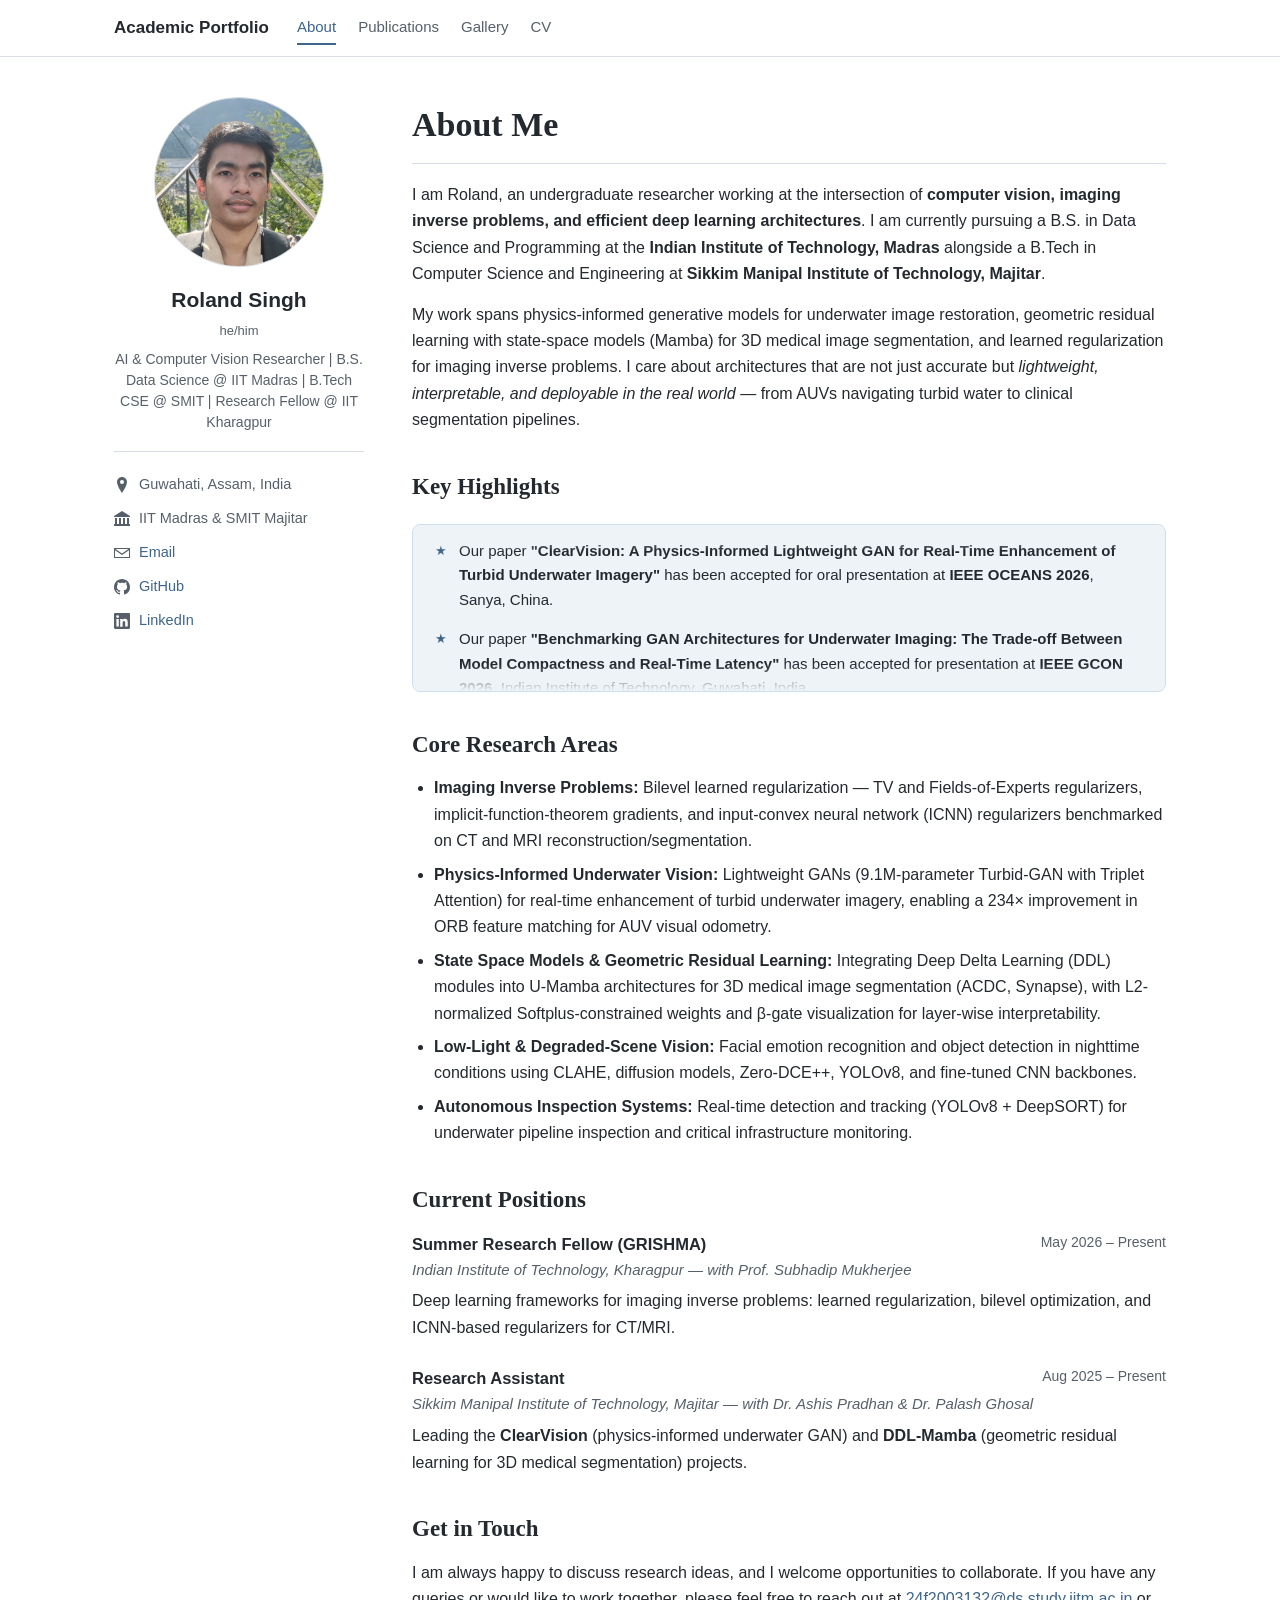
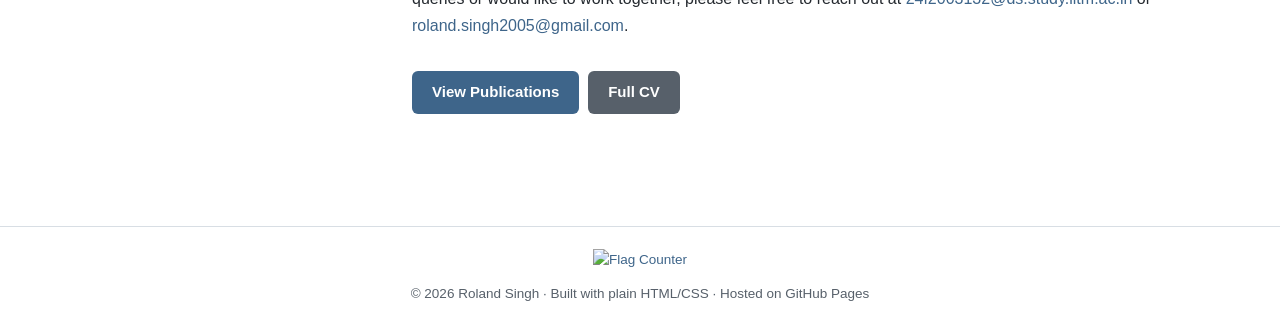
==== index.html @ 8e2107b7 "Fix formatting of institution names in index.html" ====
<!DOCTYPE html>
<html lang="en">
<head>
<meta charset="utf-8">
<meta name="viewport" content="width=device-width, initial-scale=1.0">
<meta name="description" content="AI & Computer Vision researcher working on imaging inverse problems, state-space models, and physics-informed deep learning.">
<title>About Me — Roland Singh</title>
<link rel="stylesheet" href="assets/style.css">
</head>
<body>

<header class="masthead">
  <div class="masthead-inner">
    <a class="site-title" href="index.html">Academic Portfolio</a>
    <nav>
      <a href="index.html" class="active">About</a>
      <a href="publications.html">Publications</a>
      <a href="gallery.html">Gallery</a>
      <a href="cv.html">CV</a>
    </nav>
  </div>
</header>

<div class="wrap">

  <!-- ================= SIDEBAR ================= -->
  <aside class="sidebar">
    <img class="avatar" src="images/profile.jpg" alt="Roland Singh"
         onerror="this.style.display='none';document.getElementById('avfb').style.display='flex';">
    <div class="avatar-fallback" id="avfb" style="display:none;">RS</div>
    <h2>Roland Singh</h2>
    <p class="pronouns">he/him</p>
    <p class="bio">AI &amp; Computer Vision Researcher | B.S. Data Science @ IIT Madras |
       B.Tech CSE @ SMIT | Research Fellow @ IIT Kharagpur</p>
    <hr>
    <ul class="contact">
      <li><svg viewBox="0 0 16 16"><path d="M8 0C5.2 0 3 2.2 3 5c0 3.8 5 11 5 11s5-7.2 5-11c0-2.8-2.2-5-5-5zm0 7a2 2 0 110-4 2 2 0 010 4z"/></svg>Guwahati, Assam, India</li>
      <li><svg viewBox="0 0 16 16"><path d="M8 0L0 5v1h16V5L8 0zM1 7v6H0v2h16v-2h-1V7h-2v6h-2V7H9v6H7V7H5v6H3V7H1z"/></svg>IIT Madras &amp; SMIT Majitar</li>
      <li><svg viewBox="0 0 16 16"><path d="M0 3v10h16V3H0zm14.5 1L8 8.5 1.5 4h13zM1 12V5.2l7 4.9 7-4.9V12H1z"/></svg><a href="mailto:24f2003132@ds.study.iitm.ac.in">Email</a></li>
      <li><svg viewBox="0 0 16 16"><path d="M8 0C3.58 0 0 3.58 0 8c0 3.54 2.29 6.53 5.47 7.59.4.07.55-.17.55-.38 0-.19-.01-.82-.01-1.49-2.01.37-2.53-.49-2.69-.94-.09-.23-.48-.94-.82-1.13-.28-.15-.68-.52-.01-.53.63-.01 1.08.58 1.23.82.72 1.21 1.87.87 2.33.66.07-.52.28-.87.51-1.07-1.78-.2-3.64-.89-3.64-3.95 0-.87.31-1.59.82-2.15-.08-.2-.36-1.02.08-2.12 0 0 .67-.21 2.2.82.64-.18 1.32-.27 2-.27s1.36.09 2 .27c1.53-1.04 2.2-.82 2.2-.82.44 1.1.16 1.92.08 2.12.51.56.82 1.27.82 2.15 0 3.07-1.87 3.75-3.65 3.95.29.25.54.73.54 1.48 0 1.07-.01 1.93-.01 2.2 0 .21.15.46.55.38A8.01 8.01 0 0016 8c0-4.42-3.58-8-8-8z"/></svg><a href="https://github.com/RolandSingh" target="_blank" rel="noopener">GitHub</a></li>
      <li><svg viewBox="0 0 16 16"><path d="M13.6 13.6h-2.4V9.9c0-.9 0-2-1.2-2s-1.4 1-1.4 2v3.8H6.2V6h2.3v1h.03c.32-.6 1.1-1.2 2.3-1.2 2.4 0 2.9 1.6 2.9 3.7v4.1zM3.6 5A1.4 1.4 0 113.6 2.2 1.4 1.4 0 013.6 5zM4.8 13.6H2.4V6h2.4v7.6zM14.8 0H1.2C.5 0 0 .5 0 1.2v13.6c0 .7.5 1.2 1.2 1.2h13.6c.7 0 1.2-.5 1.2-1.2V1.2C16 .5 15.5 0 14.8 0z"/></svg><a href="https://www.linkedin.com/in/roland-singh-27679a283" target="_blank" rel="noopener">LinkedIn</a></li>
    </ul>
  </aside>

  <!-- ================= MAIN ================= -->
  <main class="content">
    <h1>About Me</h1>

    <p>I am Roland, an undergraduate researcher working at the intersection of
    <strong>computer vision, imaging inverse problems, and efficient deep learning
    architectures</strong>. I am currently pursuing a B.S. in Data Science and Programming at
    the <strong>Indian Institute of Technology, Madras</strong> alongside a B.Tech in Computer
    Science and Engineering at <strong>Sikkim Manipal Institute of Technology, Majitar</strong>.</p>

    <p>My work spans physics-informed generative models for underwater image restoration,
    geometric residual learning with state-space models (Mamba) for 3D medical image
    segmentation, and learned regularization for imaging inverse problems. I care about
    architectures that are not just accurate but <em>lightweight, interpretable, and
    deployable in the real world</em> — from AUVs navigating turbid water to clinical
    segmentation pipelines.</p>

    <!-- ================= KEY HIGHLIGHTS ================= -->
    <h2>Key Highlights</h2>
    <div class="kh-wrap" aria-label="Key highlights (hover to pause)">
      <div class="kh-track">
        <ul class="key-highlights">
        <li>Our paper <strong>"ClearVision: A Physics-Informed Lightweight GAN for Real-Time
        Enhancement of Turbid Underwater Imagery"</strong> has been accepted for oral
        presentation at <strong>IEEE OCEANS 2026</strong>, Sanya, China.</li>
        <li>Our paper <strong>"Benchmarking GAN Architectures for Underwater Imaging: The
        Trade-off Between Model Compactness and Real-Time Latency"</strong> has been accepted
        for presentation at <strong>IEEE GCON 2026</strong>, Indian Institute of Technology, Guwahati, India.</li>
        <li>Selected for the <strong>GRISHMA Research Fellowship</strong> at IIT Kharagpur
        (Summer 2026), working on deep learning frameworks for imaging inverse problems.</li>
        <li>Presented our poster <strong>"AquaRead: A Two-Stage De-warp and Diffusion Prior for
        Distorted Text"</strong> in Track 3 at <strong>PRAVAH 2026</strong>, KRITI Initiative,
        Indian Institute of Technology, Kharagpur, India.</li>
        <li>Completed a <strong>Summer Research Internship</strong> at the National University
        of Singapore, School of Computing.</li>
        </ul>
        <ul class="key-highlights" aria-hidden="true">
        <li>Our paper <strong>"ClearVision: A Physics-Informed Lightweight GAN for Real-Time
        Enhancement of Turbid Underwater Imagery"</strong> has been accepted for oral
        presentation at <strong>IEEE OCEANS 2026</strong>, Sanya, China.</li>
        <li>Our paper <strong>"Benchmarking GAN Architectures for Underwater Imaging: The
        Trade-off Between Model Compactness and Real-Time Latency"</strong> has been accepted
        for presentation at <strong>IEEE GCON 2026</strong>, Indian Institute of Technology Guwahati, India.</li>
        <li>Selected for the <strong>GRISHMA Research Fellowship</strong> at IIT Kharagpur
        working on deep learning frameworks for imaging inverse problems.</li>
        <li>Presented our poster <strong>"AquaRead: A Two-Stage De-warp and Diffusion Prior for
        Distorted Text"</strong> in Track 3 at <strong>PRAVAH 2026</strong>, KRITI Initiative,
        Indian Institute of Technology Kharagpur, India.</li>
        <li>Completed a <strong>Summer Research Internship</strong> at the National University
        of Singapore, School of Computing.</li>
        </ul>
      </div>
    </div>

    <h2>Core Research Areas</h2>
    <ul>
      <li><strong>Imaging Inverse Problems:</strong> Bilevel learned regularization — TV and
      Fields-of-Experts regularizers, implicit-function-theorem gradients, and input-convex
      neural network (ICNN) regularizers benchmarked on CT and MRI reconstruction/segmentation.</li>
      <li><strong>Physics-Informed Underwater Vision:</strong> Lightweight GANs (9.1M-parameter
      Turbid-GAN with Triplet Attention) for real-time enhancement of turbid underwater imagery,
      enabling a 234× improvement in ORB feature matching for AUV visual odometry.</li>
      <li><strong>State Space Models &amp; Geometric Residual Learning:</strong> Integrating Deep
      Delta Learning (DDL) modules into U-Mamba architectures for 3D medical image segmentation
      (ACDC, Synapse), with L2-normalized Softplus-constrained weights and β-gate visualization
      for layer-wise interpretability.</li>
      <li><strong>Low-Light &amp; Degraded-Scene Vision:</strong> Facial emotion recognition and
      object detection in nighttime conditions using CLAHE, diffusion models, Zero-DCE++,
      YOLOv8, and fine-tuned CNN backbones.</li>
      <li><strong>Autonomous Inspection Systems:</strong> Real-time detection and tracking
      (YOLOv8 + DeepSORT) for underwater pipeline inspection and critical infrastructure
      monitoring.</li>
    </ul>

    <h2>Current Positions</h2>

    <div class="entry">
      <div class="head"><span class="role">Summer Research Fellow (GRISHMA)</span><span class="date">May 2026 – Present</span></div>
      <div class="org">Indian Institute of Technology, Kharagpur — with Prof. Subhadip Mukherjee</div>
      <p>Deep learning frameworks for imaging inverse problems: learned regularization,
      bilevel optimization, and ICNN-based regularizers for CT/MRI.</p>
    </div>

    <div class="entry">
      <div class="head"><span class="role">Research Assistant</span><span class="date">Aug 2025 – Present</span></div>
      <div class="org">Sikkim Manipal Institute of Technology, Majitar — with Dr. Ashis Pradhan &amp; Dr. Palash Ghosal</div>
      <p>Leading the <strong>ClearVision</strong> (physics-informed underwater GAN) and
      <strong>DDL-Mamba</strong> (geometric residual learning for 3D medical segmentation) projects.</p>
    </div>

    <h2>Get in Touch</h2>
    <p>I am always happy to discuss research ideas, and I welcome opportunities to
    collaborate. If you have any queries or would like to work together, please feel free
    to reach out at <a href="mailto:24f2003132@ds.study.iitm.ac.in">24f2003132@ds.study.iitm.ac.in</a>
    or <a href="mailto:roland.singh2005@gmail.com">roland.singh2005@gmail.com</a>.</p>

    <p style="margin-top:26px;">
      <a class="btn" href="publications.html">View Publications</a>&nbsp;
      <a class="btn" href="cv.html" style="background:#57606a;">Full CV</a>
    </p>
  </main>
</div>

<footer>
  <div class="visitors">
    <a href="https://info.flagcounter.com/aJMt"><img src="https://s01.flagcounter.com/count2/aJMt/bg_FFFFFF/txt_000000/border_CCCCCC/columns_2/maxflags_10/viewers_0/labels_0/pageviews_0/flags_0/percent_0/" alt="Flag Counter" border="0"></a>
  </div>
  © 2026 Roland Singh · Built with plain HTML/CSS · Hosted on GitHub Pages
</footer>

</body>
</html>
---- assets/style.css ----
/* Roland Singh — Academic Portfolio */
:root {
  --accent: #3e658a;
  --accent-light: #eef3f8;
  --text: #24292f;
  --sub: #57606a;
  --border: #d8dee4;
  --bg: #ffffff;
}

* { margin: 0; padding: 0; box-sizing: border-box; }

body {
  font-family: -apple-system, BlinkMacSystemFont, "Segoe UI", Roboto, Helvetica, Arial, sans-serif;
  color: var(--text);
  background: var(--bg);
  line-height: 1.65;
  font-size: 16px;
}

a { color: var(--accent); text-decoration: none; }
a:hover { text-decoration: underline; }

/* ---------- top nav ---------- */
.masthead {
  border-bottom: 1px solid var(--border);
  background: #fff;
  position: sticky; top: 0; z-index: 10;
}
.masthead-inner {
  max-width: 1100px; margin: 0 auto; padding: 0 24px;
  display: flex; align-items: center; gap: 28px; height: 56px;
}
.site-title { font-weight: 700; font-size: 17px; color: var(--text); }
.site-title:hover { text-decoration: none; color: var(--accent); }
.masthead nav { display: flex; gap: 22px; }
.masthead nav a { color: var(--sub); font-size: 15px; font-weight: 500; padding: 4px 0; }
.masthead nav a:hover { color: var(--accent); text-decoration: none; }
.masthead nav a.active { color: var(--accent); border-bottom: 2px solid var(--accent); }

/* ---------- layout ---------- */
.wrap {
  max-width: 1100px; margin: 0 auto; padding: 40px 24px 80px;
  display: grid; grid-template-columns: 250px 1fr; gap: 48px;
}
.content { min-width: 0; }  /* keep wide children (tickers, strips) clipped inside the column */
@media (max-width: 800px) {
  .wrap { grid-template-columns: 1fr; gap: 28px; }
  .sidebar { text-align: center; }
  .sidebar ul.contact { display: inline-block; text-align: left; }
}

/* ---------- sidebar ---------- */
.sidebar .avatar, .sidebar .avatar-fallback {
  width: 170px; height: 170px; border-radius: 50%;
  display: block; margin: 0 auto 16px;
  object-fit: cover; border: 1px solid var(--border);
}
.sidebar .avatar-fallback {
  display: flex; align-items: center; justify-content: center;
  background: var(--accent-light); color: var(--accent);
  font-size: 52px; font-weight: 700; letter-spacing: 1px;
  font-family: Georgia, "Times New Roman", serif;
}
.sidebar h2 { font-size: 21px; text-align: center; margin-bottom: 2px; }
.sidebar .pronouns { text-align: center; color: var(--sub); font-size: 13px; margin-bottom: 8px; }
.sidebar .bio {
  text-align: center; color: var(--sub); font-size: 14px; line-height: 1.5;
  margin-bottom: 18px;
}
.sidebar ul.contact { list-style: none; font-size: 14.5px; }
.sidebar ul.contact li {
  padding: 5px 0; color: var(--sub);
  display: flex; align-items: center; gap: 9px;
}
.sidebar ul.contact svg { width: 16px; height: 16px; fill: var(--sub); flex-shrink: 0; }
.sidebar hr { border: none; border-top: 1px solid var(--border); margin: 16px 0; }

/* ---------- main content ---------- */
.content h1 {
  font-family: Georgia, "Times New Roman", serif;
  font-size: 34px; font-weight: 700; margin-bottom: 18px;
  padding-bottom: 10px; border-bottom: 1px solid var(--border);
}
.content h2 {
  font-family: Georgia, "Times New Roman", serif;
  font-size: 23px; margin: 34px 0 12px;
}
.content h3 { font-size: 17.5px; margin: 22px 0 6px; }
.content p { margin-bottom: 14px; }
.content ul { margin: 0 0 14px 22px; }
.content li { margin-bottom: 7px; }

/* entry cards (experience / publications / cv) */
.entry { margin-bottom: 24px; }
.entry .head { display: flex; justify-content: space-between; flex-wrap: wrap; gap: 4px; }
.entry .role { font-weight: 700; font-size: 16.5px; }
.entry .date { color: var(--sub); font-size: 14px; white-space: nowrap; }
.entry .org { color: var(--sub); font-style: italic; font-size: 15px; margin-bottom: 6px; }
.entry ul { margin-top: 4px; }

.pub {
  border-left: 3px solid var(--accent);
  background: #fafbfc;
  padding: 14px 18px; margin-bottom: 16px; border-radius: 0 6px 6px 0;
}
.pub .title { font-weight: 700; font-size: 16px; }
.pub .authors { font-size: 14.5px; color: var(--sub); margin: 3px 0; }
.pub .authors strong { color: var(--text); }
.badge {
  display: inline-block; font-size: 12.5px; font-weight: 600;
  padding: 2px 10px; border-radius: 20px; margin-top: 6px;
}
.badge.accepted { background: #dafbe1; color: #1a7f37; }
.badge.review   { background: #fff8c5; color: #9a6700; }
.badge.prep     { background: #ddf4ff; color: #0969da; }

/* publication action buttons */
.pub-links {
  display: flex; flex-wrap: wrap; align-items: center; gap: 12px;
  margin-top: 14px; padding-top: 12px;
  border-top: 1px solid var(--border);
}
.gh-btn {
  display: inline-flex; align-items: center; gap: 7px;
  font-size: 13px; font-weight: 600; letter-spacing: 0.2px;
  padding: 6px 16px; border-radius: 8px;
  background: linear-gradient(135deg, #2b3137, #24292f 55%, #1a1f24);
  color: #fff !important; border: 1px solid #3d444d;
  box-shadow: 0 1px 3px rgba(15, 35, 55, 0.25);
  transition: transform 0.18s ease, box-shadow 0.18s ease, background 0.18s ease;
}
.gh-btn:hover {
  text-decoration: none;
  background: linear-gradient(135deg, #4e7196, var(--accent) 60%, #33566e);
  transform: translateY(-2px);
  box-shadow: 0 5px 14px rgba(62, 101, 138, 0.35);
}
.gh-btn svg { flex-shrink: 0; }
.paper-btn {
  display: inline-flex; align-items: center; gap: 7px;
  font-size: 12.5px; font-weight: 600;
  padding: 6px 14px; border-radius: 8px;
  color: var(--sub); background: #fff;
  border: 1.5px dashed #b6c2cd; cursor: default;
}
.paper-btn svg { color: #9aa5b0; flex-shrink: 0; }

.tags { margin-top: 6px; }
.tag {
  display: inline-block; background: var(--accent-light); color: var(--accent);
  font-size: 12.5px; font-weight: 600; padding: 2px 10px;
  border-radius: 20px; margin: 3px 4px 0 0;
}

.btn {
  display: inline-block; background: var(--accent); color: #fff !important;
  padding: 9px 20px; border-radius: 6px; font-weight: 600; font-size: 15px;
  margin: 6px 0 18px;
}
.btn:hover { text-decoration: none; opacity: 0.92; }

.highlight-box {
  background: var(--accent-light); border: 1px solid #cfdeeb;
  border-radius: 8px; padding: 16px 20px; margin: 18px 0;
}
.highlight-box ul { margin-bottom: 0; }

footer {
  border-top: 1px solid var(--border); color: var(--sub);
  font-size: 13.5px; text-align: center; padding: 22px;
}
footer .visitors { margin-bottom: 12px; }
footer .visitors img { display: inline-block; max-width: 100%; }

/* skills grid on CV page */
.skills-grid { display: grid; grid-template-columns: 1fr 1fr; gap: 4px 28px; }
@media (max-width: 700px) { .skills-grid { grid-template-columns: 1fr; } }
.skills-grid p { margin-bottom: 8px; }

/* ---------- moving highlights ticker ---------- */
.ticker-wrap {
  overflow: hidden; margin: 18px 0;
  background: var(--accent-light); border: 1px solid #cfdeeb;
  border-radius: 8px; padding: 12px 0;
}
.ticker {
  display: flex; width: max-content;
  animation: ticker-scroll 32s linear infinite;
}
.ticker-wrap:hover .ticker { animation-play-state: paused; }
.ticker span {
  white-space: nowrap; padding: 0 28px;
  font-size: 15px; color: var(--text);
}
.ticker span::before {
  content: "★"; color: var(--accent); margin-right: 10px; font-size: 13px;
}
@keyframes ticker-scroll {
  from { transform: translateX(0); }
  to   { transform: translateX(-50%); }
}

/* ---------- gallery: folder cards ---------- */
.folders {
  display: grid; grid-template-columns: repeat(auto-fit, minmax(230px, 1fr));
  gap: 30px; margin-top: 30px;
}
.folder { cursor: pointer; text-align: center; }
.folder-body {
  position: relative;
  height: 210px; margin-top: 4px;
}
.folder-body::after {            /* soft ground shadow under the stack */
  content: ""; position: absolute; left: 50%; bottom: 14px;
  width: 170px; height: 16px; transform: translateX(-50%);
  background: radial-gradient(ellipse at center, rgba(15,35,55,0.18), transparent 70%);
}
.folder-body img {
  position: absolute; left: 50%; top: 50%;
  width: 175px; height: 125px; object-fit: cover;
  background: #fff;
  border: solid #fff; border-width: 7px 7px 22px;   /* polaroid frame */
  border-radius: 3px;
  box-shadow: 0 3px 8px rgba(15, 35, 55, 0.18), 0 10px 24px rgba(15, 35, 55, 0.12);
  transition: transform 0.35s ease, box-shadow 0.35s ease;
}
.folder-body img:nth-child(1) { transform: translate(-50%, -50%) rotate(-6deg); }
.folder-body img:nth-child(2) { transform: translate(-46%, -46%) rotate(5deg); }
.folder:hover .folder-body img {
  box-shadow: 0 6px 14px rgba(15, 35, 55, 0.24), 0 16px 32px rgba(15, 35, 55, 0.16);
}
.folder:hover .folder-body img:nth-child(1) { transform: translate(-70%, -56%) rotate(-10deg); }
.folder:hover .folder-body img:nth-child(2) { transform: translate(-24%, -42%) rotate(9deg); }
.folder:hover .folder-body img:only-child   { transform: translate(-50%, -54%) rotate(3deg) scale(1.07); }
.folder h3 { margin: 14px 0 2px; font-size: 16.5px; }
.folder .fcount { font-size: 12.5px; color: var(--accent); font-weight: 600; }
.folder .fdesc { font-size: 13.5px; color: var(--sub); line-height: 1.45; margin-top: 4px; }

/* gallery modal */
.gmodal {
  position: fixed; inset: 0; z-index: 100;
  background: rgba(15, 23, 32, 0.72);
  display: none; align-items: center; justify-content: center; padding: 22px;
}
.gmodal.open { display: flex; }
.gmodal-box {
  background: #fff; border-radius: 12px; position: relative;
  max-width: 920px; width: 100%; max-height: 90vh; overflow-y: auto;
  padding: 26px 28px;
}
.gmodal-box h2 { font-family: Georgia, serif; font-size: 22px; margin: 0 42px 16px 0; }
.gmodal-close {
  position: absolute; top: 12px; right: 14px;
  border: none; background: var(--accent-light); color: var(--accent);
  width: 34px; height: 34px; border-radius: 50%;
  font-size: 18px; font-weight: 700; cursor: pointer; line-height: 1;
}
.gmodal-close:hover { background: var(--accent); color: #fff; }
.gmodal-photos {
  display: grid; grid-template-columns: repeat(auto-fit, minmax(280px, 1fr));
  gap: 20px;
}
.gmodal-photos img { width: 100%; border-radius: 8px; display: block; }
.gmodal-photos .desc { font-size: 13.5px; color: var(--sub); margin-top: 7px; line-height: 1.45; }
@media (prefers-reduced-motion: reduce) {
  .ticker { animation: none; }
  .ticker-wrap { overflow-x: auto; }
  .folder-body img { transition: none; }
}

/* CV download card */
.cv-card {
  border: 1px solid var(--border); border-radius: 10px;
  padding: 34px 30px; text-align: center; margin-top: 26px;
  background: #fafbfc;
}
.cv-card p { color: var(--sub); }

/* ---------- about-page slideshow ---------- */
.slideshow {
  position: relative; margin: 24px 0;
  max-width: 100%; overflow: hidden;
  border: 1px solid var(--border); border-radius: 10px;
  background: #fff;
}
.slideshow .slide { display: none; }
.slideshow .slide.active { display: block; animation: sfade 0.6s ease; }
@keyframes sfade { from { opacity: 0; } to { opacity: 1; } }
.simgbox { position: relative; height: 380px; overflow: hidden; background: #1c2733; }
.simgbox .sbg {
  position: absolute; inset: 0; width: 100%; height: 100%;
  object-fit: cover; filter: blur(24px) brightness(0.85); transform: scale(1.15);
}
.simgbox .smain {
  position: relative; display: block; width: 100%; height: 100%;
  object-fit: contain;
}
.slideshow .scap {
  padding: 12px 56px; text-align: center;
  font-size: 14px; color: var(--sub); min-height: 44px;
}
.snav {
  position: absolute; top: 170px;
  width: 38px; height: 38px; border-radius: 50%;
  border: 1px solid var(--border); background: rgba(255,255,255,0.9);
  color: var(--accent); font-size: 22px; line-height: 1;
  cursor: pointer; z-index: 2;
}
.snav:hover { background: var(--accent); color: #fff; }
.sprev { left: 12px; }
.snext { right: 12px; }
.sdots { text-align: center; padding-bottom: 12px; }
.sdot {
  width: 9px; height: 9px; border-radius: 50%; border: none;
  background: #c9d1d9; margin: 0 4px; cursor: pointer; padding: 0;
}
.sdot.on { background: var(--accent); }

/* key highlights: vertical auto-scroller (bottom to top) */
.kh-wrap {
  position: relative; height: 168px; overflow: hidden;
  background: var(--accent-light); border: 1px solid #cfdeeb;
  border-radius: 8px; padding: 0 22px; margin: 18px 0;
}
.kh-wrap::before, .kh-wrap::after {
  content: ""; position: absolute; left: 0; right: 0; height: 26px; z-index: 2;
  pointer-events: none;
}
.kh-wrap::before { top: 0; background: linear-gradient(var(--accent-light), transparent); }
.kh-wrap::after  { bottom: 0; background: linear-gradient(transparent, var(--accent-light)); }
.kh-track { animation: kh-scroll 30s linear infinite; }
.kh-wrap:hover .kh-track { animation-play-state: paused; }
@keyframes kh-scroll {
  from { transform: translateY(0); }
  to   { transform: translateY(-50%); }
}
ul.key-highlights { list-style: none; margin: 0; padding: 14px 0; }
ul.key-highlights li {
  position: relative; padding-left: 24px; margin-bottom: 14px;
  font-size: 15px;
}
ul.key-highlights li::before {
  content: "\2605"; position: absolute; left: 0; top: 1px;
  color: var(--accent); font-size: 13px;
}
@media (max-width: 600px) {
  .simgbox { height: 240px; }
  .snav { top: 105px; }
  .slideshow .scap { padding: 10px 46px; }
}
@media (prefers-reduced-motion: reduce) {
  .kh-track { animation: none; }
  .kh-wrap { height: auto; }
  .kh-track ul.key-highlights[aria-hidden="true"] { display: none; }
}
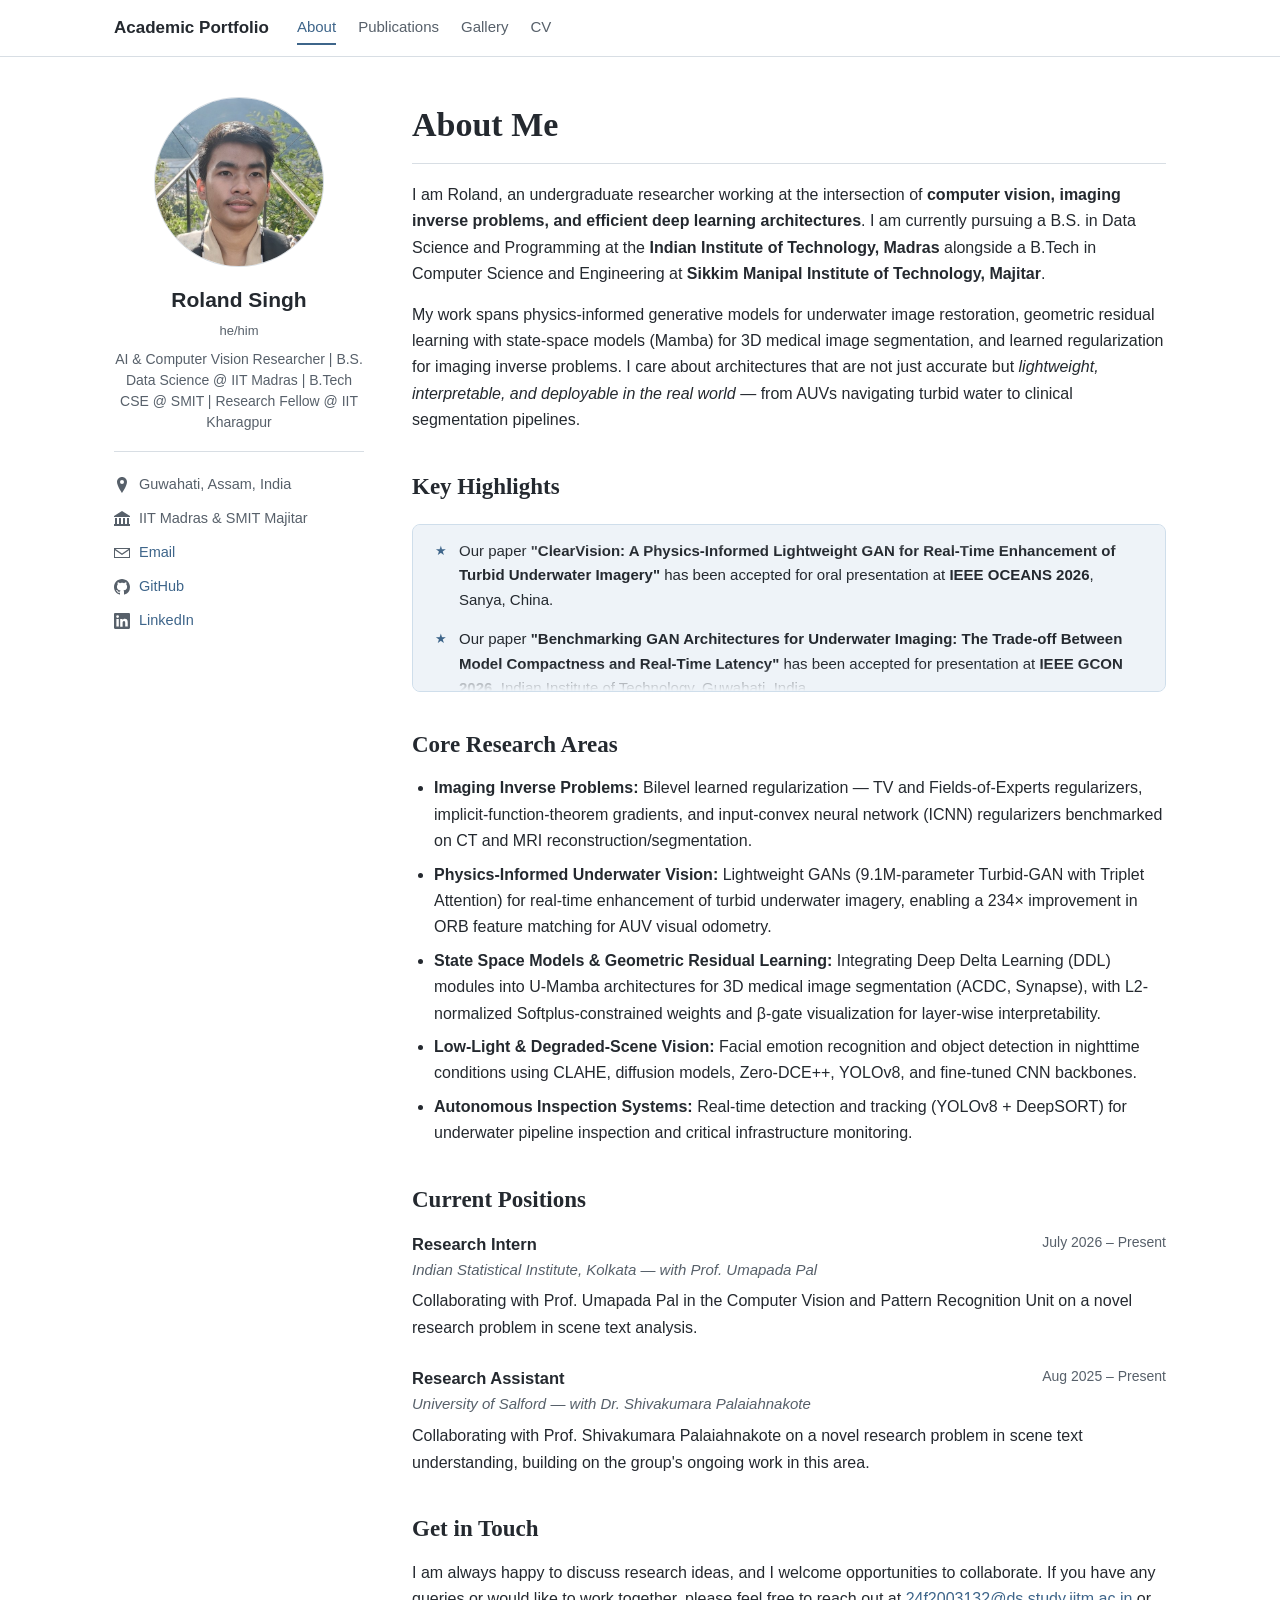
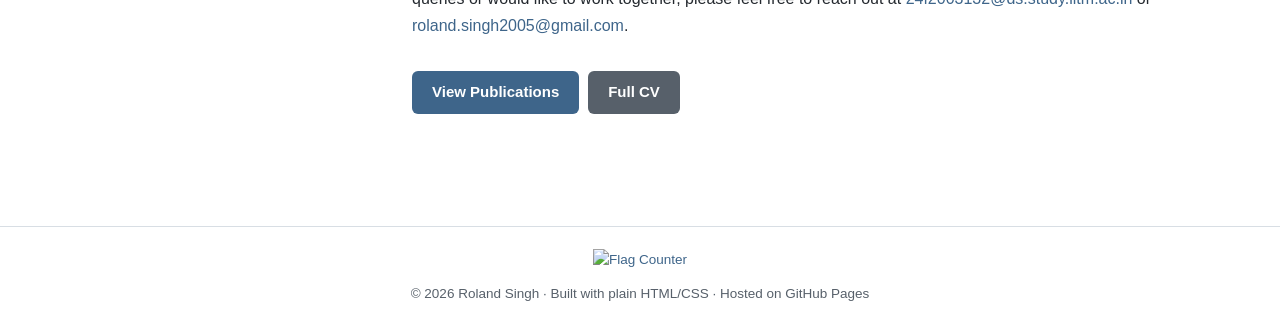
==== commit dcabda80: "Update index.html" ====
--- a/index.html
+++ b/index.html
@@ -70,12 +70,11 @@
         <li>Our paper <strong>"Benchmarking GAN Architectures for Underwater Imaging: The
         Trade-off Between Model Compactness and Real-Time Latency"</strong> has been accepted
         for presentation at <strong>IEEE GCON 2026</strong>, Indian Institute of Technology, Guwahati, India.</li>
-        <li>Selected for the <strong>GRISHMA Research Fellowship</strong> at IIT Kharagpur
-        (Summer 2026), working on deep learning frameworks for imaging inverse problems.</li>
+        <li>Selected for the <strong>GRISHMA Research Fellowship</strong> at IIT Kharagpur, working on deep learning frameworks for imaging inverse problems.</li>
         <li>Presented our poster <strong>"AquaRead: A Two-Stage De-warp and Diffusion Prior for
         Distorted Text"</strong> in Track 3 at <strong>PRAVAH 2026</strong>, KRITI Initiative,
         Indian Institute of Technology, Kharagpur, India.</li>
-        <li>Completed a <strong>Summer Research Internship</strong> at the National University
+        <li>Completed <strong>Summer Research Internship</strong> at the National University
         of Singapore, School of Computing.</li>
         </ul>
         <ul class="key-highlights" aria-hidden="true">
@@ -119,17 +118,15 @@
     <h2>Current Positions</h2>
 
     <div class="entry">
-      <div class="head"><span class="role">Summer Research Fellow (GRISHMA)</span><span class="date">May 2026 – Present</span></div>
-      <div class="org">Indian Institute of Technology, Kharagpur — with Prof. Subhadip Mukherjee</div>
-      <p>Deep learning frameworks for imaging inverse problems: learned regularization,
-      bilevel optimization, and ICNN-based regularizers for CT/MRI.</p>
+      <div class="head"><span class="role">Research Intern</span><span class="date">July 2026 – Present</span></div>
+      <div class="org">Indian Statistical Institute, Kolkata — with Prof. Umapada Pal</div>
+      <p>Collaborating with Prof. Umapada Pal in the Computer Vision and Pattern Recognition Unit on a novel research problem in scene text analysis.</p>
     </div>
 
     <div class="entry">
       <div class="head"><span class="role">Research Assistant</span><span class="date">Aug 2025 – Present</span></div>
-      <div class="org">Sikkim Manipal Institute of Technology, Majitar — with Dr. Ashis Pradhan &amp; Dr. Palash Ghosal</div>
-      <p>Leading the <strong>ClearVision</strong> (physics-informed underwater GAN) and
-      <strong>DDL-Mamba</strong> (geometric residual learning for 3D medical segmentation) projects.</p>
+      <div class="org">University of Salford — with Dr. Shivakumara Palaiahnakote</div>
+      <p>Collaborating with Prof. Shivakumara Palaiahnakote on a novel research problem in scene text understanding, building on the group's ongoing work in this area.</p>
     </div>
 
     <h2>Get in Touch</h2>
@@ -147,7 +144,7 @@
 
 <footer>
   <div class="visitors">
-    <a href="https://info.flagcounter.com/aJMt"><img src="https://s01.flagcounter.com/count2/aJMt/bg_FFFFFF/txt_000000/border_CCCCCC/columns_2/maxflags_10/viewers_0/labels_0/pageviews_0/flags_0/percent_0/" alt="Flag Counter" border="0"></a>
+    <a href="https://info.flagcounter.com/aJMt"><img src="https://s01.flagcounter.com/count2/aJMt/bg_FFFFFF/txt_000000/border_CCCCCC/columns_2/maxflags_250/viewers_0/labels_0/pageviews_0/flags_0/percent_0/" alt="Flag Counter" border="0"></a>
   </div>
   © 2026 Roland Singh · Built with plain HTML/CSS · Hosted on GitHub Pages
 </footer>
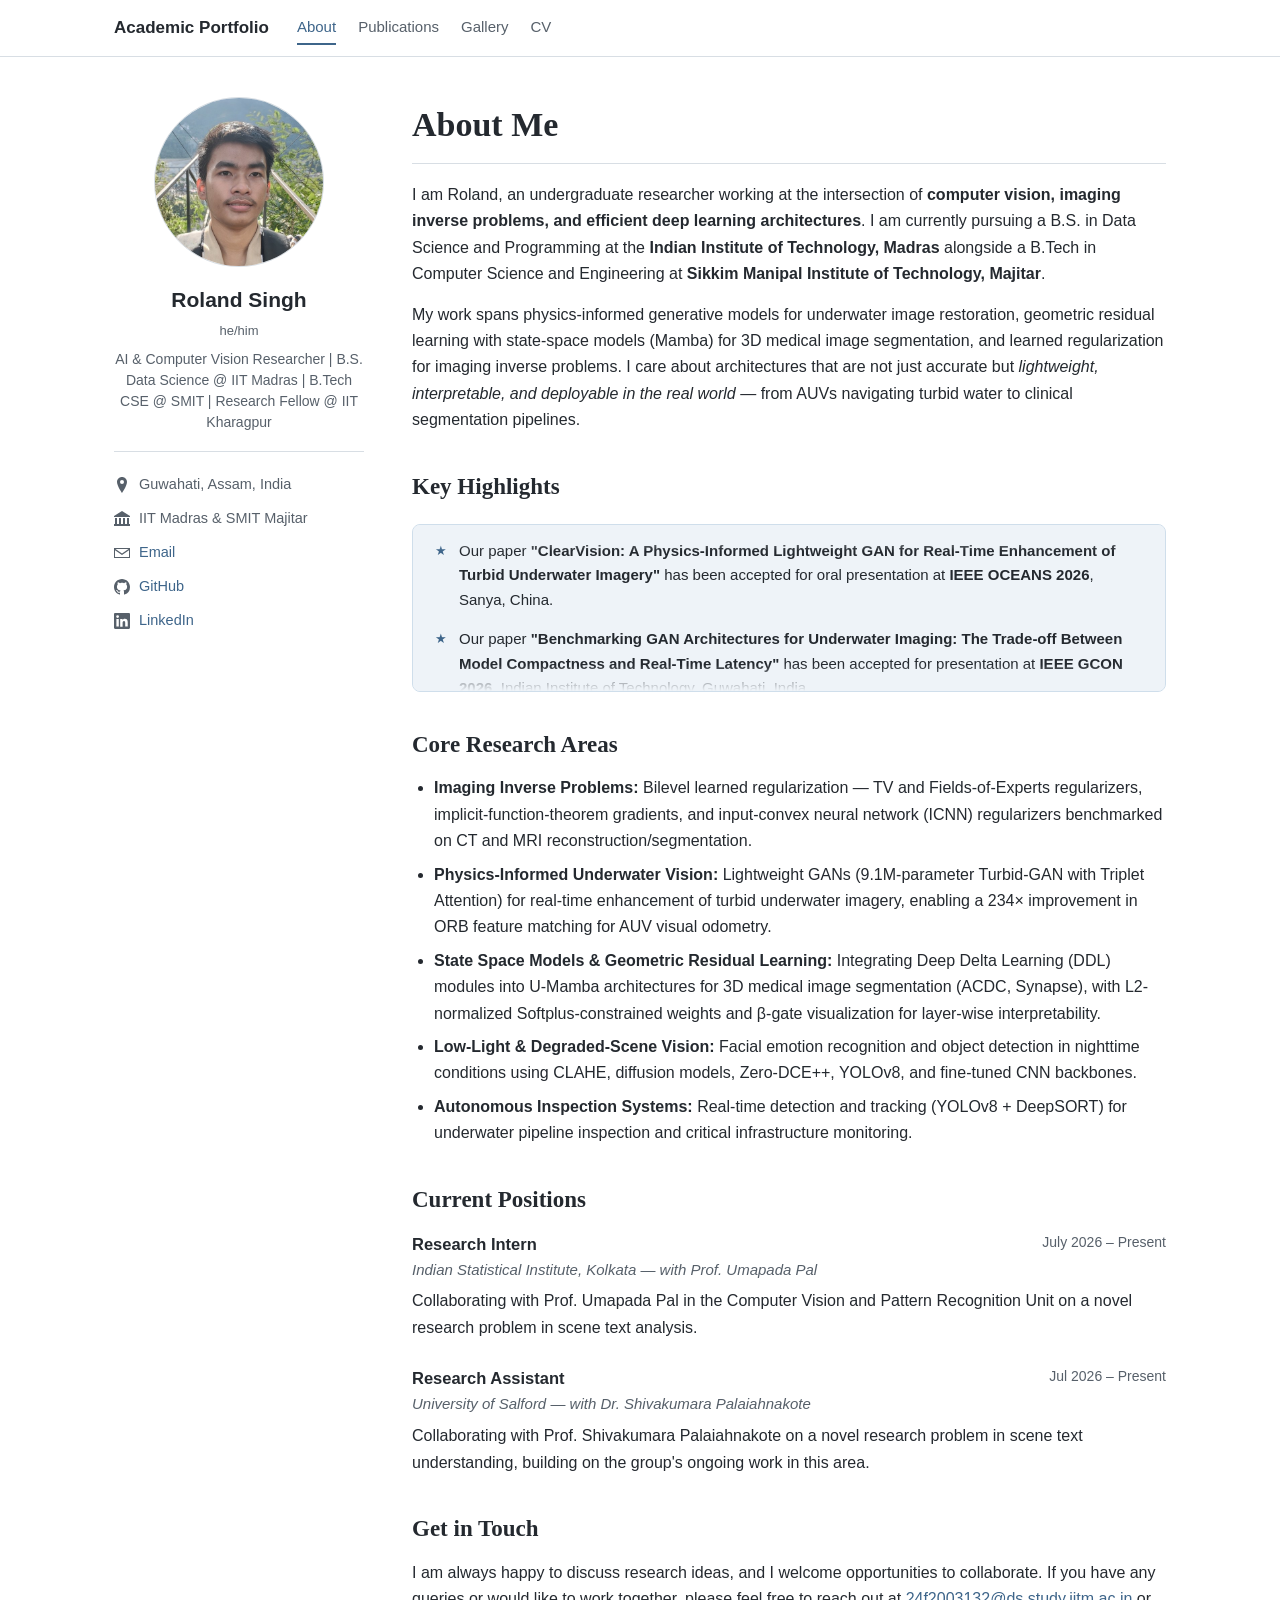
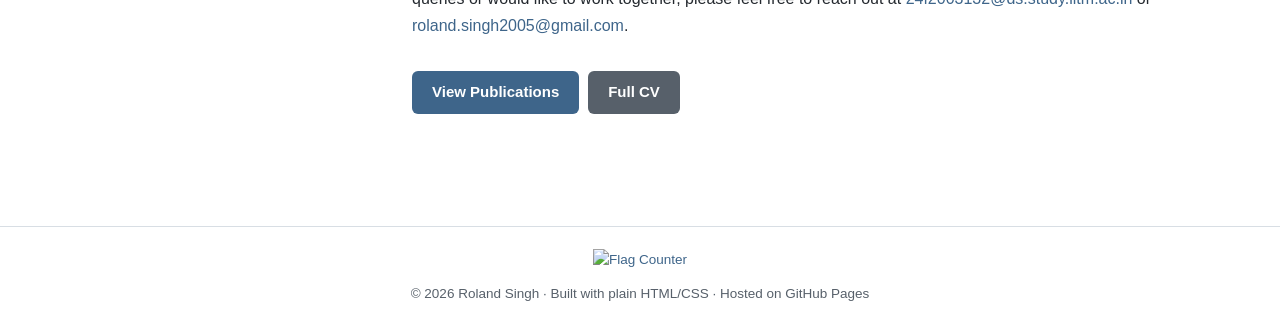
==== commit 6fdb78dd: "Update index.html" ====
--- a/index.html
+++ b/index.html
@@ -124,7 +124,7 @@
     </div>
 
     <div class="entry">
-      <div class="head"><span class="role">Research Assistant</span><span class="date">Aug 2025 – Present</span></div>
+      <div class="head"><span class="role">Research Assistant</span><span class="date">Jul 2026 – Present</span></div>
       <div class="org">University of Salford — with Dr. Shivakumara Palaiahnakote</div>
       <p>Collaborating with Prof. Shivakumara Palaiahnakote on a novel research problem in scene text understanding, building on the group's ongoing work in this area.</p>
     </div>
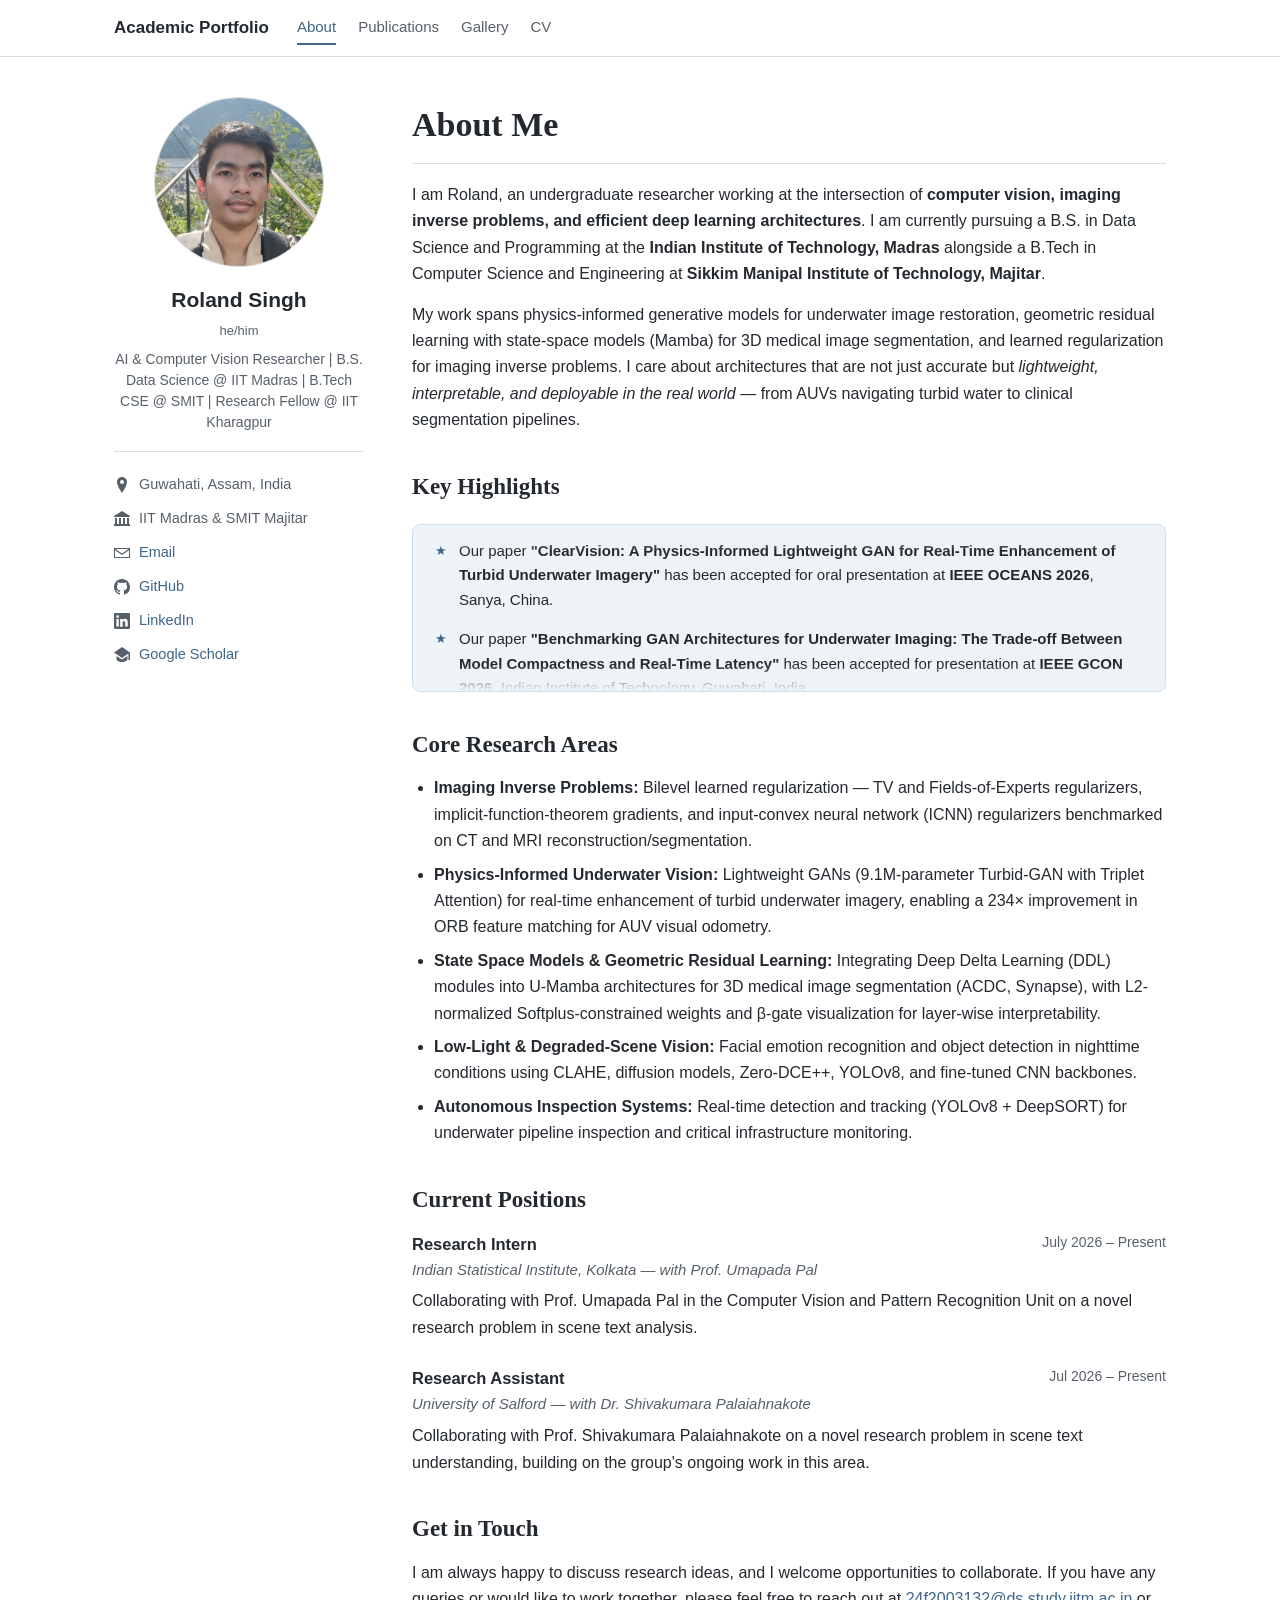
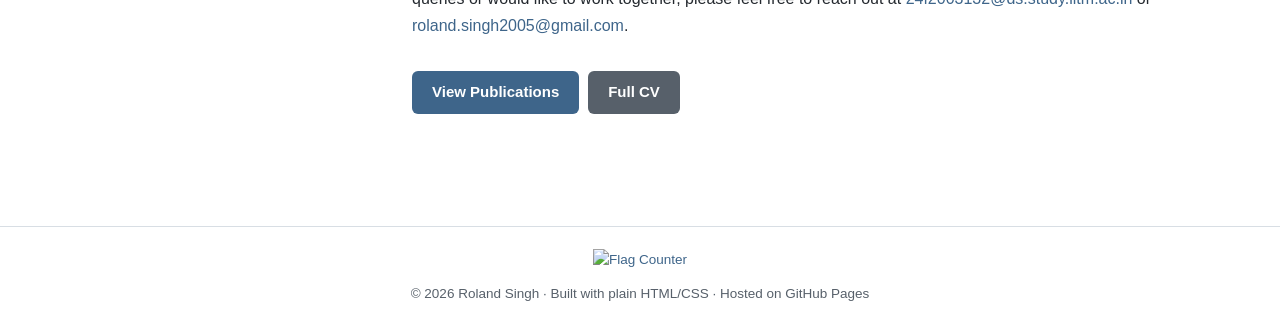
==== commit 7a62e78a: "Update index.html" ====
--- a/index.html
+++ b/index.html
@@ -39,6 +39,7 @@
       <li><svg viewBox="0 0 16 16"><path d="M0 3v10h16V3H0zm14.5 1L8 8.5 1.5 4h13zM1 12V5.2l7 4.9 7-4.9V12H1z"/></svg><a href="mailto:24f2003132@ds.study.iitm.ac.in">Email</a></li>
       <li><svg viewBox="0 0 16 16"><path d="M8 0C3.58 0 0 3.58 0 8c0 3.54 2.29 6.53 5.47 7.59.4.07.55-.17.55-.38 0-.19-.01-.82-.01-1.49-2.01.37-2.53-.49-2.69-.94-.09-.23-.48-.94-.82-1.13-.28-.15-.68-.52-.01-.53.63-.01 1.08.58 1.23.82.72 1.21 1.87.87 2.33.66.07-.52.28-.87.51-1.07-1.78-.2-3.64-.89-3.64-3.95 0-.87.31-1.59.82-2.15-.08-.2-.36-1.02.08-2.12 0 0 .67-.21 2.2.82.64-.18 1.32-.27 2-.27s1.36.09 2 .27c1.53-1.04 2.2-.82 2.2-.82.44 1.1.16 1.92.08 2.12.51.56.82 1.27.82 2.15 0 3.07-1.87 3.75-3.65 3.95.29.25.54.73.54 1.48 0 1.07-.01 1.93-.01 2.2 0 .21.15.46.55.38A8.01 8.01 0 0016 8c0-4.42-3.58-8-8-8z"/></svg><a href="https://github.com/RolandSingh" target="_blank" rel="noopener">GitHub</a></li>
       <li><svg viewBox="0 0 16 16"><path d="M13.6 13.6h-2.4V9.9c0-.9 0-2-1.2-2s-1.4 1-1.4 2v3.8H6.2V6h2.3v1h.03c.32-.6 1.1-1.2 2.3-1.2 2.4 0 2.9 1.6 2.9 3.7v4.1zM3.6 5A1.4 1.4 0 113.6 2.2 1.4 1.4 0 013.6 5zM4.8 13.6H2.4V6h2.4v7.6zM14.8 0H1.2C.5 0 0 .5 0 1.2v13.6c0 .7.5 1.2 1.2 1.2h13.6c.7 0 1.2-.5 1.2-1.2V1.2C16 .5 15.5 0 14.8 0z"/></svg><a href="https://www.linkedin.com/in/roland-singh-27679a283" target="_blank" rel="noopener">LinkedIn</a></li>
+      <li><svg viewBox="0 0 16 16"><path d="M8 0L0 5.5l8 5.5 6.4-4.4V13H16V5.5L8 0zM2.5 8.9V12c0 1.66 2.46 3 5.5 3s5.5-1.34 5.5-3V8.9L8 12.5 2.5 8.9z"/></svg><a href="https://scholar.google.com/citations?user=viCrd1gAAAAJ&hl=en" target="_blank" rel="noopener">Google Scholar</a></li>
     </ul>
   </aside>
 
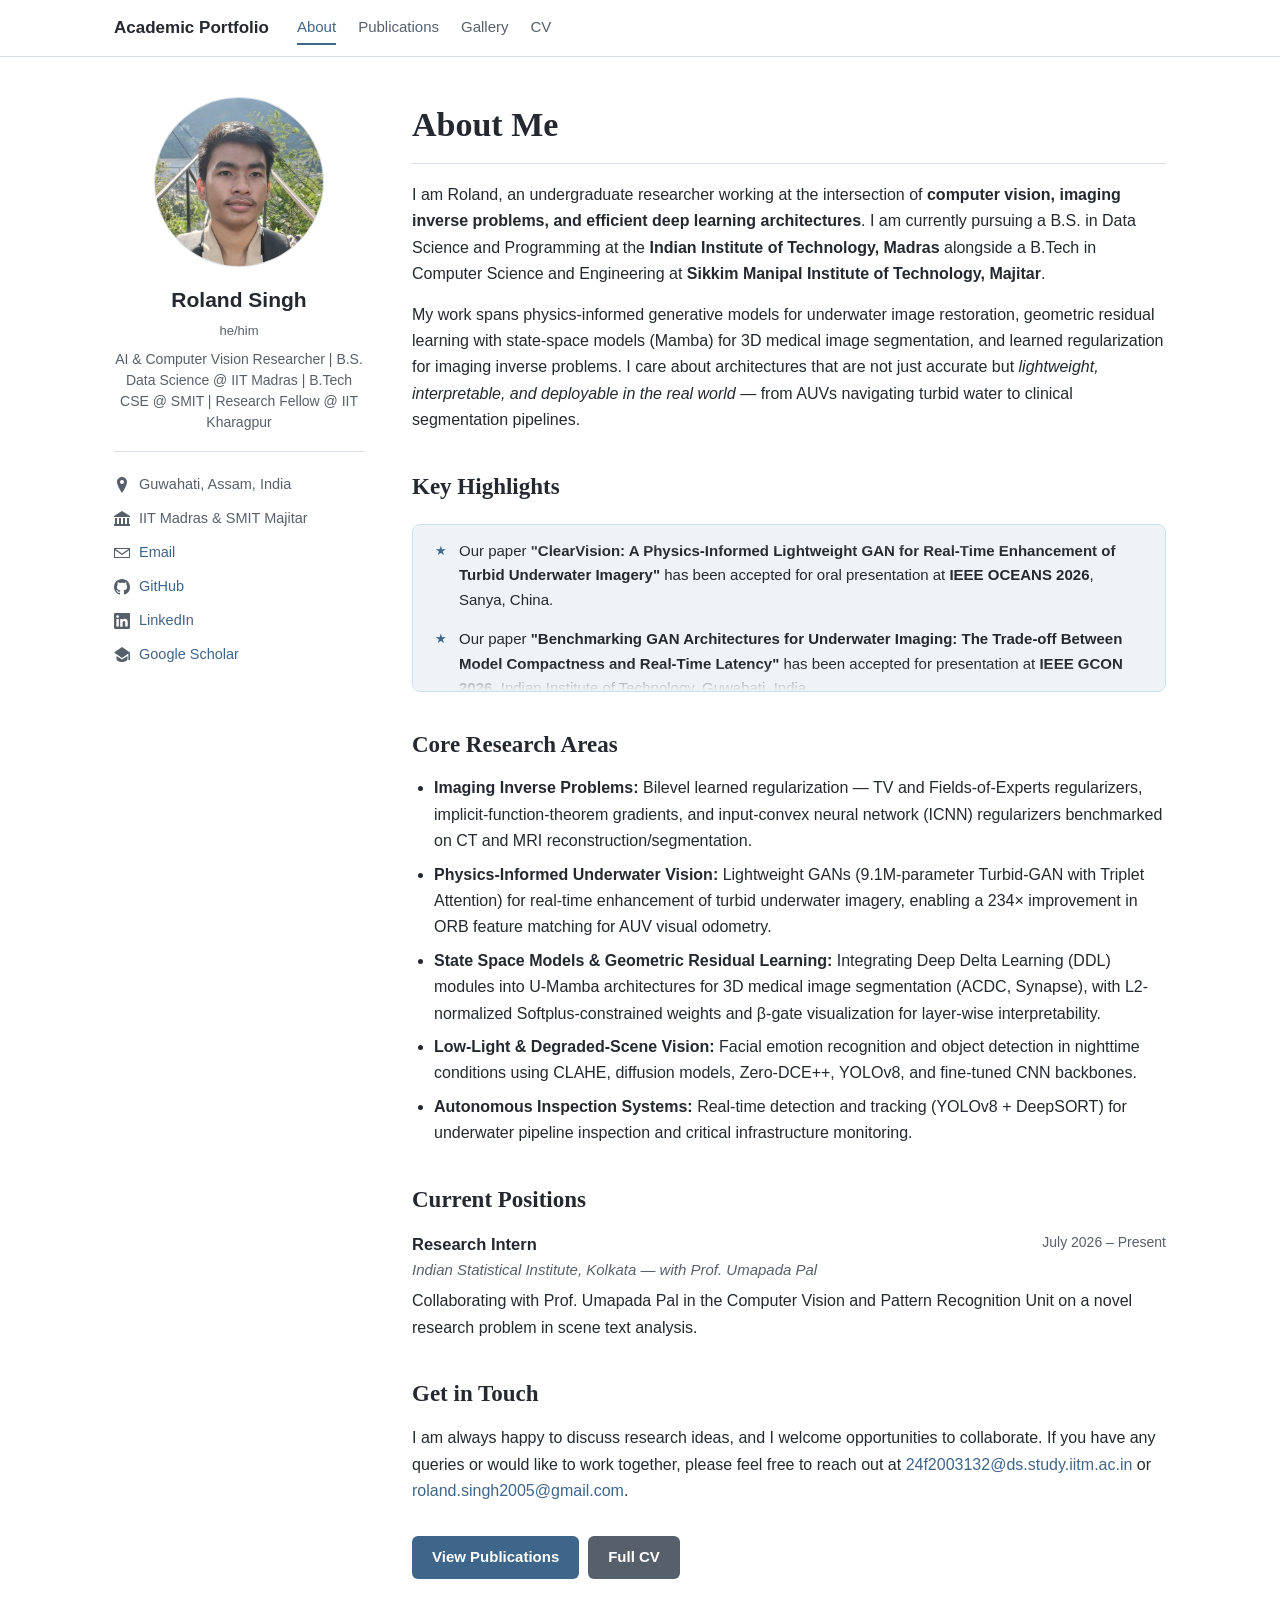
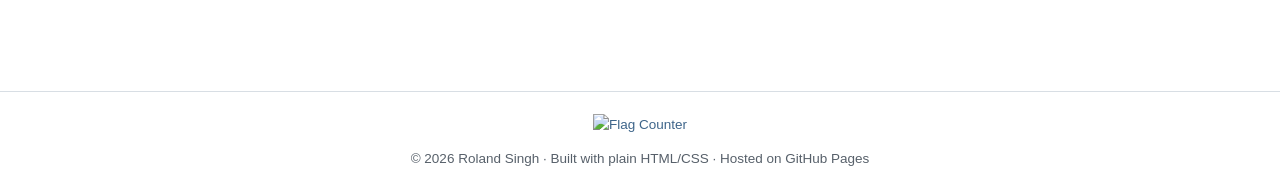
==== commit 2d634f5d: "Update index.html" ====
--- a/index.html
+++ b/index.html
@@ -124,12 +124,6 @@
       <p>Collaborating with Prof. Umapada Pal in the Computer Vision and Pattern Recognition Unit on a novel research problem in scene text analysis.</p>
     </div>
 
-    <div class="entry">
-      <div class="head"><span class="role">Research Assistant</span><span class="date">Jul 2026 – Present</span></div>
-      <div class="org">University of Salford — with Dr. Shivakumara Palaiahnakote</div>
-      <p>Collaborating with Prof. Shivakumara Palaiahnakote on a novel research problem in scene text understanding, building on the group's ongoing work in this area.</p>
-    </div>
-
     <h2>Get in Touch</h2>
     <p>I am always happy to discuss research ideas, and I welcome opportunities to
     collaborate. If you have any queries or would like to work together, please feel free
